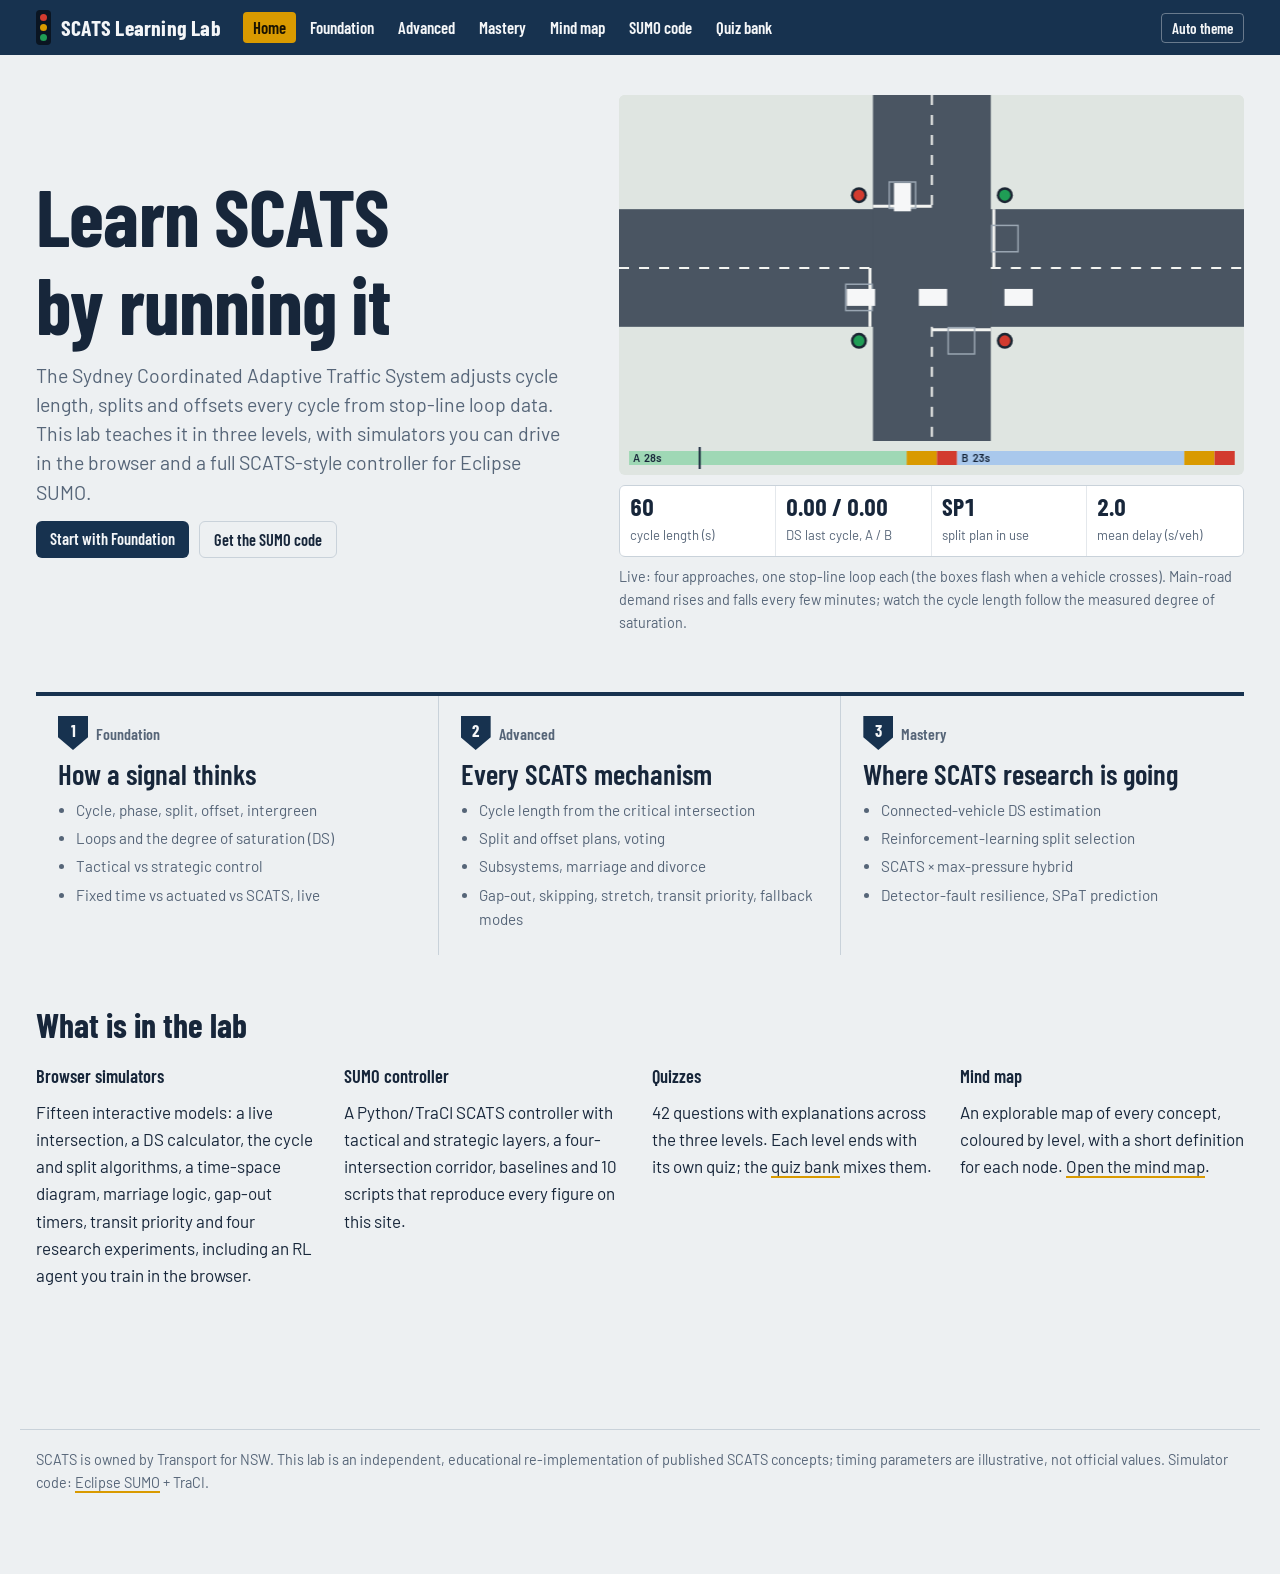
==== docs/index.html @ 9f3638ed "Unpack SCATS Learning Lab" ====
<!doctype html>
<html lang="en">
<head>
<meta charset="utf-8">
<meta name="viewport" content="width=device-width, initial-scale=1, viewport-fit=cover">
<title>SCATS Learning Lab</title>
<meta name="claude:viewport-fit-sides" content="cover">
<meta name="description" content="Learn the Sydney Coordinated Adaptive Traffic System in three levels with live simulators, quizzes, a mind map and runnable SUMO code.">
<link rel="preconnect" href="https://fonts.googleapis.com"><link rel="preconnect" href="https://fonts.gstatic.com" crossorigin>
<link rel="stylesheet" href="https://fonts.googleapis.com/css2?family=Barlow+Condensed:wght@500;600;700&family=Barlow:ital,wght@0,400;0,500;0,600;1,400&family=JetBrains+Mono:wght@400;600&display=swap">
<link rel="stylesheet" href="css/site.css">
</head>
<body>
<main class="wrap">
  <section class="hero">
    <div>
      <h1>Learn SCATS by running it</h1>
      <p class="lede">The Sydney Coordinated Adaptive Traffic System adjusts cycle length, splits and offsets every cycle from stop-line loop data. This lab teaches it in three levels, with simulators you can drive in the browser and a full SCATS-style controller for Eclipse SUMO.</p>
      <div class="quiz-nav">
        <a class="btn" href="foundation.html" style="text-decoration:none">Start with Foundation</a>
        <a class="btn ghost" href="sumo.html" style="text-decoration:none">Get the SUMO code</a>
      </div>
    </div>
    <div>
      <canvas class="sim" id="heroSim" aria-label="Live simulation of an intersection under SCATS control"></canvas>
      <div class="readout" style="margin-top:10px" aria-live="off">
        <div><b id="hC">–</b><span>cycle length (s)</span></div>
        <div><b id="hDs">–</b><span>DS last cycle, A / B</span></div>
        <div><b id="hPlan">–</b><span>split plan in use</span></div>
        <div><b id="hDelay">–</b><span>mean delay (s/veh)</span></div>
      </div>
      <p class="muted" style="font-size:.9rem;margin-top:8px">Live: four approaches, one stop-line loop each (the boxes flash when a vehicle crosses). Main-road demand rises and falls every few minutes; watch the cycle length follow the measured degree of saturation.</p>
    </div>
  </section>

  <div class="levels">
    <a href="foundation.html">
      <span class="level-tag"><span class="shield">1</span>Foundation</span>
      <h3>How a signal thinks</h3>
      <ul><li>Cycle, phase, split, offset, intergreen</li><li>Loops and the degree of saturation (DS)</li><li>Tactical vs strategic control</li><li>Fixed time vs actuated vs SCATS, live</li></ul>
    </a>
    <a href="advanced.html">
      <span class="level-tag"><span class="shield">2</span>Advanced</span>
      <h3>Every SCATS mechanism</h3>
      <ul><li>Cycle length from the critical intersection</li><li>Split and offset plans, voting</li><li>Subsystems, marriage and divorce</li><li>Gap-out, skipping, stretch, transit priority, fallback modes</li></ul>
    </a>
    <a href="mastery.html">
      <span class="level-tag"><span class="shield">3</span>Mastery</span>
      <h3>Where SCATS research is going</h3>
      <ul><li>Connected-vehicle DS estimation</li><li>Reinforcement-learning split selection</li><li>SCATS × max-pressure hybrid</li><li>Detector-fault resilience, SPaT prediction</li></ul>
    </a>
  </div>

  <h2 id="kit">What is in the lab</h2>
  <div class="toolbelt">
    <div><h4>Browser simulators</h4><p>Fifteen interactive models: a live intersection, a DS calculator, the cycle and split algorithms, a time-space diagram, marriage logic, gap-out timers, transit priority and four research experiments, including an RL agent you train in the browser.</p></div>
    <div><h4>SUMO controller</h4><p>A Python/TraCI SCATS controller with tactical and strategic layers, a four-intersection corridor, baselines and 10 scripts that reproduce every figure on this site.</p></div>
    <div><h4>Quizzes</h4><p>42 questions with explanations across the three levels. Each level ends with its own quiz; the <a href="quiz.html">quiz bank</a> mixes them.</p></div>
    <div><h4>Mind map</h4><p>An explorable map of every concept, coloured by level, with a short definition for each node. <a href="mindmap.html">Open the mind map</a>.</p></div>
  </div>
</main>
<script src="js/engine.js"></script>
<script src="js/intersection-sim.js"></script>
<script src="js/common.js"></script>
<script>
  const sim = new IntersectionSim(document.getElementById('heroSim'), { mode: 'scats', speed: 6, compact: false });
  const base = { W: 650, E: 600, N: 300, S: 280 };
  let phase = 0;
  sim.on(r => {
    // a slow demand wave so the hero visibly adapts
    phase += r.dur / 900;
    const k = 0.75 + 0.55 * Math.max(0, Math.sin(phase));
    sim.setDemand({ W: base.W * k, E: base.E * k, N: base.N, S: base.S });
  });
  setInterval(() => {
    const s = sim.stats();
    hC.textContent = s.C.toFixed(0);
    hDs.textContent = `${s.ds.A.toFixed(2)} / ${s.ds.B.toFixed(2)}`;
    hPlan.textContent = 'SP' + (s.plan + 1);
    hDelay.textContent = s.avgDelay.toFixed(1);
  }, 500);
  const reduce = matchMedia('(prefers-reduced-motion: reduce)').matches;
  if (!reduce) sim.start(); else { for (let i = 0; i < 400; i++) sim.tick(); sim.draw(); }
  addEventListener('themechange', () => sim.draw());
</script>
</body>
</html>
---- docs/css/site.css ----
/* SCATS Learning Lab
   Layout: signage band nav, left "route" index + 760px reading column, wide bays for simulators.
   Type: Barlow Condensed (road-sign display), Barlow (body), JetBrains Mono (code). */
:root {
  --paper: #edf0f2;
  --surface: #ffffff;
  --sunk: #e2e7eb;
  --fg: #17263a;
  --muted: #566578;
  --line: #c9d2da;
  --band: #17324f;
  --band-fg: #f4f6f8;
  --amber: #d99a00;
  --amber-ink: #8a5f00;
  --go: #1f9d55;
  --stop: #d23b2f;
  --phase-a: #9fd8b5;
  --phase-b: #a9c8ec;
  --phase-c: #e6c8f0;
  --road: #4a5562;
  --road-verge: #dfe5e1;
  --marking: #f3f4f1;
  --loop: #9aa6b2;
  --car: #f6f7f8;
  --car-alt: #6fb3ff;
  --signal-body: #1b2633;
  --code-bg: #f6f8fa;
  --display: "Barlow Condensed", "Arial Narrow", "Roboto Condensed", sans-serif;
  --body: "Barlow", "Segoe UI", system-ui, sans-serif;
  --mono: "JetBrains Mono", ui-monospace, "SFMono-Regular", Menlo, Consolas, monospace;
  --radius: 6px;
}
@media (prefers-color-scheme: dark) {
  :root:not([data-theme="light"]) {
    --paper: #0f1620; --surface: #17212d; --sunk: #1e2a38; --fg: #e3e9ef; --muted: #9babbb; --line: #2c3a4a;
    --band: #0b2440; --band-fg: #eef2f6; --amber: #f2b526; --amber-ink: #f2c55a; --go: #38c172; --stop: #ef5a4c;
    --phase-a: #1f5b3a; --phase-b: #24476e; --phase-c: #553366;
    --road: #3a434e; --road-verge: #1a2430; --marking: #c9ced3; --loop: #61707f; --car: #e9edf1; --car-alt: #6fb3ff;
    --signal-body: #05090d; --code-bg: #121b26; color-scheme: dark;
  }
}
:root[data-theme="dark"] {
  --paper: #0f1620; --surface: #17212d; --sunk: #1e2a38; --fg: #e3e9ef; --muted: #9babbb; --line: #2c3a4a;
  --band: #0b2440; --band-fg: #eef2f6; --amber: #f2b526; --amber-ink: #f2c55a; --go: #38c172; --stop: #ef5a4c;
  --phase-a: #1f5b3a; --phase-b: #24476e; --phase-c: #553366;
  --road: #3a434e; --road-verge: #1a2430; --marking: #c9ced3; --loop: #61707f; --car: #e9edf1; --car-alt: #6fb3ff;
  --signal-body: #05090d; --code-bg: #121b26; color-scheme: dark;
}

* { box-sizing: border-box; }
html { -webkit-text-size-adjust: 100%; }
body {
  margin: 0; background: var(--paper); color: var(--fg);
  font: 17px/1.6 var(--body);
}
a { color: inherit; text-decoration-color: var(--amber); text-underline-offset: 3px; text-decoration-thickness: 2px; }
a:hover { text-decoration-color: var(--fg); }
:focus-visible { outline: 3px solid var(--amber); outline-offset: 2px; border-radius: 3px; }
img { max-width: 100%; height: auto; }
h1, h2, h3, h4 { font-family: var(--display); line-height: 1.1; text-wrap: balance; margin: 0; }
h1 { font-size: clamp(2.6rem, 6vw, 4.4rem); font-weight: 700; letter-spacing: -0.01em; }
h2 { font-size: 2.1rem; font-weight: 700; margin-top: 3.2rem; }
h3 { font-size: 1.45rem; font-weight: 600; margin-top: 2rem; }
h4 { font-size: 1.15rem; font-weight: 600; margin-top: 1.4rem; }
p, ul, ol { margin: 0.8rem 0 0; }
li + li { margin-top: 0.25rem; }
code, pre, kbd { font-family: var(--mono); font-size: 0.86em; }
:not(pre) > code { background: var(--sunk); padding: 0.1em 0.35em; border-radius: 4px; }
pre { background: var(--code-bg); border: 1px solid var(--line); border-radius: var(--radius); padding: 14px 16px; overflow-x: auto; line-height: 1.5; margin: 1rem 0 0; position: relative; }
.muted { color: var(--muted); }
.num { font-variant-numeric: tabular-nums; }

/* ---------- signage band ---------- */
.band { background: var(--band); color: var(--band-fg); position: sticky; top: env(safe-area-inset-top, 0px); z-index: 20; }
body::before { content: ""; position: fixed; inset: 0 0 auto; height: env(safe-area-inset-top, 0px); z-index: 10; background: var(--band); }
.band-inner { max-width: 1240px; margin: 0 auto; display: flex; align-items: center; gap: 22px; flex-wrap: wrap;
  padding-block: 10px; padding-left: max(16px, env(safe-area-inset-left, 0px)); padding-right: max(16px, env(safe-area-inset-right, 0px)); }
.brand { font: 700 1.35rem/1 var(--display); text-decoration: none; display: flex; align-items: center; gap: 10px; letter-spacing: 0.01em; }
.brand-mark { display: inline-grid; grid-template-rows: repeat(3, 7px); gap: 3px; background: #0a1522; padding: 4px; border-radius: 4px; }
.brand-mark i { width: 7px; height: 7px; border-radius: 50%; display: block; }
.band nav { display: flex; gap: 4px; flex-wrap: wrap; font: 600 1.05rem/1 var(--display); }
.band nav a { text-decoration: none; padding: 7px 10px; border-radius: 4px; }
.band nav a[aria-current="page"] { background: var(--amber); color: #1a1300; }
.band nav a:not([aria-current]):hover { background: rgba(255,255,255,0.1); }
.theme-btn { margin-left: auto; background: transparent; color: inherit; border: 1px solid rgba(255,255,255,0.35); border-radius: 4px; font: 600 0.95rem var(--display); padding: 5px 10px; cursor: pointer; }

/* ---------- page frame ---------- */
.wrap { max-width: 1240px; margin: 0 auto; padding-block: 0 80px;
  padding-left: max(16px, env(safe-area-inset-left, 0px)); padding-right: max(16px, env(safe-area-inset-right, 0px)); }
.layout { display: grid; grid-template-columns: 220px minmax(0, 1fr); gap: 48px; align-items: start; }
.route { position: sticky; top: calc(env(safe-area-inset-top, 0px) + 76px); padding-top: 36px; font-size: 0.95rem; }
.route ol { list-style: none; padding: 0; margin: 10px 0 0; border-left: 3px solid var(--line); }
.route li { margin: 0; }
.route a { display: block; padding: 5px 0 5px 14px; margin-left: -3px; border-left: 3px solid transparent; text-decoration: none; color: var(--muted); }
.route a:hover, .route a.on { color: var(--fg); border-left-color: var(--amber); }
.route .level-name { font: 700 1.3rem var(--display); }
.content { min-width: 0; padding-top: 28px; }
.prose { max-width: 760px; }
.lede { font-size: 1.22rem; line-height: 1.5; color: var(--muted); max-width: 680px; margin-top: 14px; }
@media (max-width: 920px) { .layout { grid-template-columns: minmax(0, 1fr); gap: 0; } .route { display: none; } }

/* level header */
.level-head { padding: 34px 0 8px; border-bottom: 1px solid var(--line); }
.level-tag { display: inline-flex; align-items: center; gap: 8px; font: 600 1rem var(--display); color: var(--muted); }
.shield { display: inline-grid; place-items: center; width: 30px; height: 34px; background: var(--band); color: var(--band-fg);
  clip-path: polygon(0 0, 100% 0, 100% 62%, 50% 100%, 0 62%); font: 700 1.05rem var(--display); padding-bottom: 6px; }
.level-head h1 { margin-top: 8px; }

/* ---------- simulator bays ---------- */
.bay { background: var(--surface); border: 1px solid var(--line); border-radius: 10px; margin-top: 1.4rem; overflow: hidden; }
.bay-head { padding: 14px 18px 0; display: flex; gap: 12px; align-items: baseline; flex-wrap: wrap; }
.bay-head h4 { margin: 0; font-size: 1.25rem; }
.bay-head .hint { color: var(--muted); font-size: 0.92rem; }
.bay-body { padding: 14px 18px 18px; display: grid; gap: 16px; }
.bay-split { display: grid; grid-template-columns: minmax(0, 1.5fr) minmax(0, 1fr); gap: 18px; }
@media (max-width: 760px) { .bay-split { grid-template-columns: minmax(0, 1fr); } }
canvas.sim { width: 100%; height: 340px; display: block; border-radius: 6px; background: var(--road-verge); }
canvas.chart { width: 100%; height: 190px; display: block; }
.controls { display: grid; gap: 10px; align-content: start; }
.ctl { display: grid; grid-template-columns: 1fr auto; gap: 2px 10px; font-size: 0.93rem; }
.ctl label { font-weight: 600; }
.ctl output { font-variant-numeric: tabular-nums; color: var(--muted); }
.ctl input[type=range] { grid-column: 1 / -1; width: 100%; accent-color: var(--amber); }
.seg { display: inline-flex; border: 1px solid var(--line); border-radius: 6px; overflow: hidden; flex-wrap: wrap; }
.seg button { background: transparent; border: 0; padding: 7px 12px; font: 600 1rem var(--display); color: var(--fg); cursor: pointer; }
.seg button + button { border-left: 1px solid var(--line); }
.seg button[aria-pressed="true"] { background: var(--band); color: var(--band-fg); }
.btn { background: var(--band); color: var(--band-fg); border: 0; border-radius: 6px; padding: 8px 14px; font: 600 1.02rem var(--display); cursor: pointer; }
.btn.ghost { background: transparent; color: var(--fg); border: 1px solid var(--line); }
.btn:disabled { opacity: 0.5; cursor: default; }
.readout { display: grid; grid-template-columns: repeat(auto-fit, minmax(110px, 1fr)); background: var(--surface); border: 1px solid var(--line); border-radius: 6px; overflow: hidden; }
.readout div { background: var(--surface); padding: 8px 10px; box-shadow: 0 0 0 0.5px var(--line); }
.readout b { display: block; font: 700 1.5rem/1.1 var(--display); font-variant-numeric: tabular-nums; }
.readout span { font-size: 0.82rem; color: var(--muted); }
.legend { display: flex; gap: 14px; flex-wrap: wrap; font-size: 0.85rem; color: var(--muted); }
.legend i { display: inline-block; width: 12px; height: 3px; vertical-align: middle; margin-right: 5px; }

/* formula + concept blocks */
.formula { font-family: var(--mono); background: var(--sunk); border-left: 4px solid var(--amber); padding: 12px 16px; margin-top: 1rem; border-radius: 0 6px 6px 0; overflow-x: auto; white-space: pre; font-size: 0.92rem; }
.defs { display: grid; grid-template-columns: max-content 1fr; gap: 6px 18px; margin-top: 1rem; }
.defs dt { font: 700 1.05rem var(--display); }
.defs dd { margin: 0; }
@media (max-width: 560px) { .defs { grid-template-columns: 1fr; } .defs dd { margin-bottom: 8px; } }
.callout { margin-top: 1.2rem; padding: 12px 16px; border: 1px solid var(--line); border-radius: 6px; background: var(--surface); }
.callout strong:first-child { font-family: var(--display); font-size: 1.08rem; }
table.data { border-collapse: collapse; width: 100%; font-size: 0.93rem; font-variant-numeric: tabular-nums; }
table.data th, table.data td { padding: 6px 10px; border-bottom: 1px solid var(--line); text-align: left; }
table.data th { font-family: var(--display); font-size: 1rem; }
table.data tr.best td { background: color-mix(in srgb, var(--go) 14%, transparent); }
.table-scroll { overflow-x: auto; margin-top: 1rem; }
figure { margin: 1.2rem 0 0; }
figure img { border: 1px solid var(--line); border-radius: 6px; background: #fff; }
figcaption { font-size: 0.9rem; color: var(--muted); margin-top: 6px; }

/* run-it boxes */
.runit { margin-top: 1.2rem; border: 1px dashed var(--line); border-radius: 8px; padding: 12px 16px; }
.runit h4 { margin: 0; font-size: 1.1rem; }
.copy { position: absolute; top: 6px; right: 6px; font: 600 0.8rem var(--display); background: var(--surface); color: var(--fg); border: 1px solid var(--line); border-radius: 4px; padding: 2px 8px; cursor: pointer; }

/* quiz */
.quiz { background: var(--surface); border: 1px solid var(--line); border-radius: 10px; padding: 18px; margin-top: 1.2rem; }
.quiz-top { display: flex; justify-content: space-between; gap: 12px; flex-wrap: wrap; align-items: center; }
.quiz-progress { height: 6px; background: var(--sunk); border-radius: 3px; overflow: hidden; margin-top: 10px; }
.quiz-progress i { display: block; height: 100%; background: var(--amber); transition: width .25s; }
.quiz-q { font: 600 1.35rem/1.25 var(--display); margin-top: 16px; }
.quiz-opts { display: grid; gap: 8px; margin-top: 12px; }
.quiz-opts button { text-align: left; background: var(--paper); border: 1px solid var(--line); border-radius: 6px; padding: 10px 14px; font: inherit; color: var(--fg); cursor: pointer; }
.quiz-opts button:hover:not(:disabled) { border-color: var(--fg); }
.quiz-opts button.right { border-color: var(--go); background: color-mix(in srgb, var(--go) 16%, var(--surface)); }
.quiz-opts button.wrong { border-color: var(--stop); background: color-mix(in srgb, var(--stop) 14%, var(--surface)); }
.quiz-exp { margin-top: 12px; padding: 10px 14px; border-left: 4px solid var(--amber); background: var(--sunk); border-radius: 0 6px 6px 0; }
.quiz-nav { display: flex; gap: 10px; margin-top: 14px; flex-wrap: wrap; }

/* home */
.hero { display: grid; grid-template-columns: minmax(0, 1fr) minmax(0, 1.15fr); gap: 40px; align-items: center; padding: 40px 0 20px; }
.hero h1 { font-size: clamp(2.8rem, 6.5vw, 5rem); }
.hero canvas.sim { height: 380px; }
@media (max-width: 860px) { .hero { grid-template-columns: minmax(0, 1fr); gap: 20px; } .hero canvas.sim { height: 300px; } }
.levels { display: grid; grid-template-columns: repeat(3, minmax(0, 1fr)); gap: 0; margin-top: 2.4rem; border-top: 4px solid var(--band); }
.levels a { text-decoration: none; padding: 20px 22px 24px; border-right: 1px solid var(--line); display: grid; gap: 8px; align-content: start; }
.levels a:last-child { border-right: 0; }
.levels a:hover { background: var(--surface); }
.levels h3 { margin: 0; font-size: 1.8rem; }
.levels ul { padding-left: 18px; margin: 0; font-size: 0.95rem; color: var(--muted); }
@media (max-width: 760px) { .levels { grid-template-columns: minmax(0, 1fr); } .levels a { border-right: 0; border-bottom: 1px solid var(--line); } }
.toolbelt { display: grid; grid-template-columns: repeat(auto-fit, minmax(220px, 1fr)); gap: 24px; margin-top: 1.4rem; }
.toolbelt div h4 { margin-top: 0; }
footer.site { border-top: 1px solid var(--line); margin-top: 60px; padding-top: 18px; font-size: 0.9rem; color: var(--muted); }

/* research cards (mastery) */
.research { border-top: 3px solid var(--band); padding-top: 4px; margin-top: 2.6rem; }
.research .rq { font-size: 1.1rem; font-style: italic; color: var(--muted); }
.facts { display: grid; grid-template-columns: max-content 1fr; gap: 4px 16px; margin-top: 1rem; font-size: 0.95rem; }
.facts dt { font-weight: 600; }
.facts dd { margin: 0; }
@media (max-width: 560px) { .facts { grid-template-columns: 1fr; } }

/* mind map */
.mm-wrap { background: var(--surface); border: 1px solid var(--line); border-radius: 10px; margin-top: 1.2rem; overflow: hidden; }
.mm-tools { display: flex; gap: 10px; flex-wrap: wrap; align-items: center; padding: 12px 14px; border-bottom: 1px solid var(--line); }
.mm-tools input { font: inherit; padding: 6px 10px; border: 1px solid var(--line); border-radius: 6px; background: var(--paper); color: var(--fg); min-width: 0; flex: 1 1 200px; }
#mm { width: 100%; height: 72vh; min-height: 460px; display: block; cursor: grab; }
#mm text { font-family: var(--body); fill: var(--fg); }
.mm-detail { padding: 12px 16px; border-top: 1px solid var(--line); min-height: 64px; }

@media (prefers-reduced-motion: reduce) { * { transition: none !important; animation: none !important; } }

/* compact band on phones: brand + theme on one row, nav scrolls sideways */
@media (max-width: 760px) {
  .band { position: static; }
  .band-inner { gap: 8px 12px; }
  .band nav { order: 3; width: 100%; flex-wrap: nowrap; overflow-x: auto; scrollbar-width: none; }
  .band nav a { white-space: nowrap; }
  .theme-btn { order: 2; }
  .route { top: 0; }
}
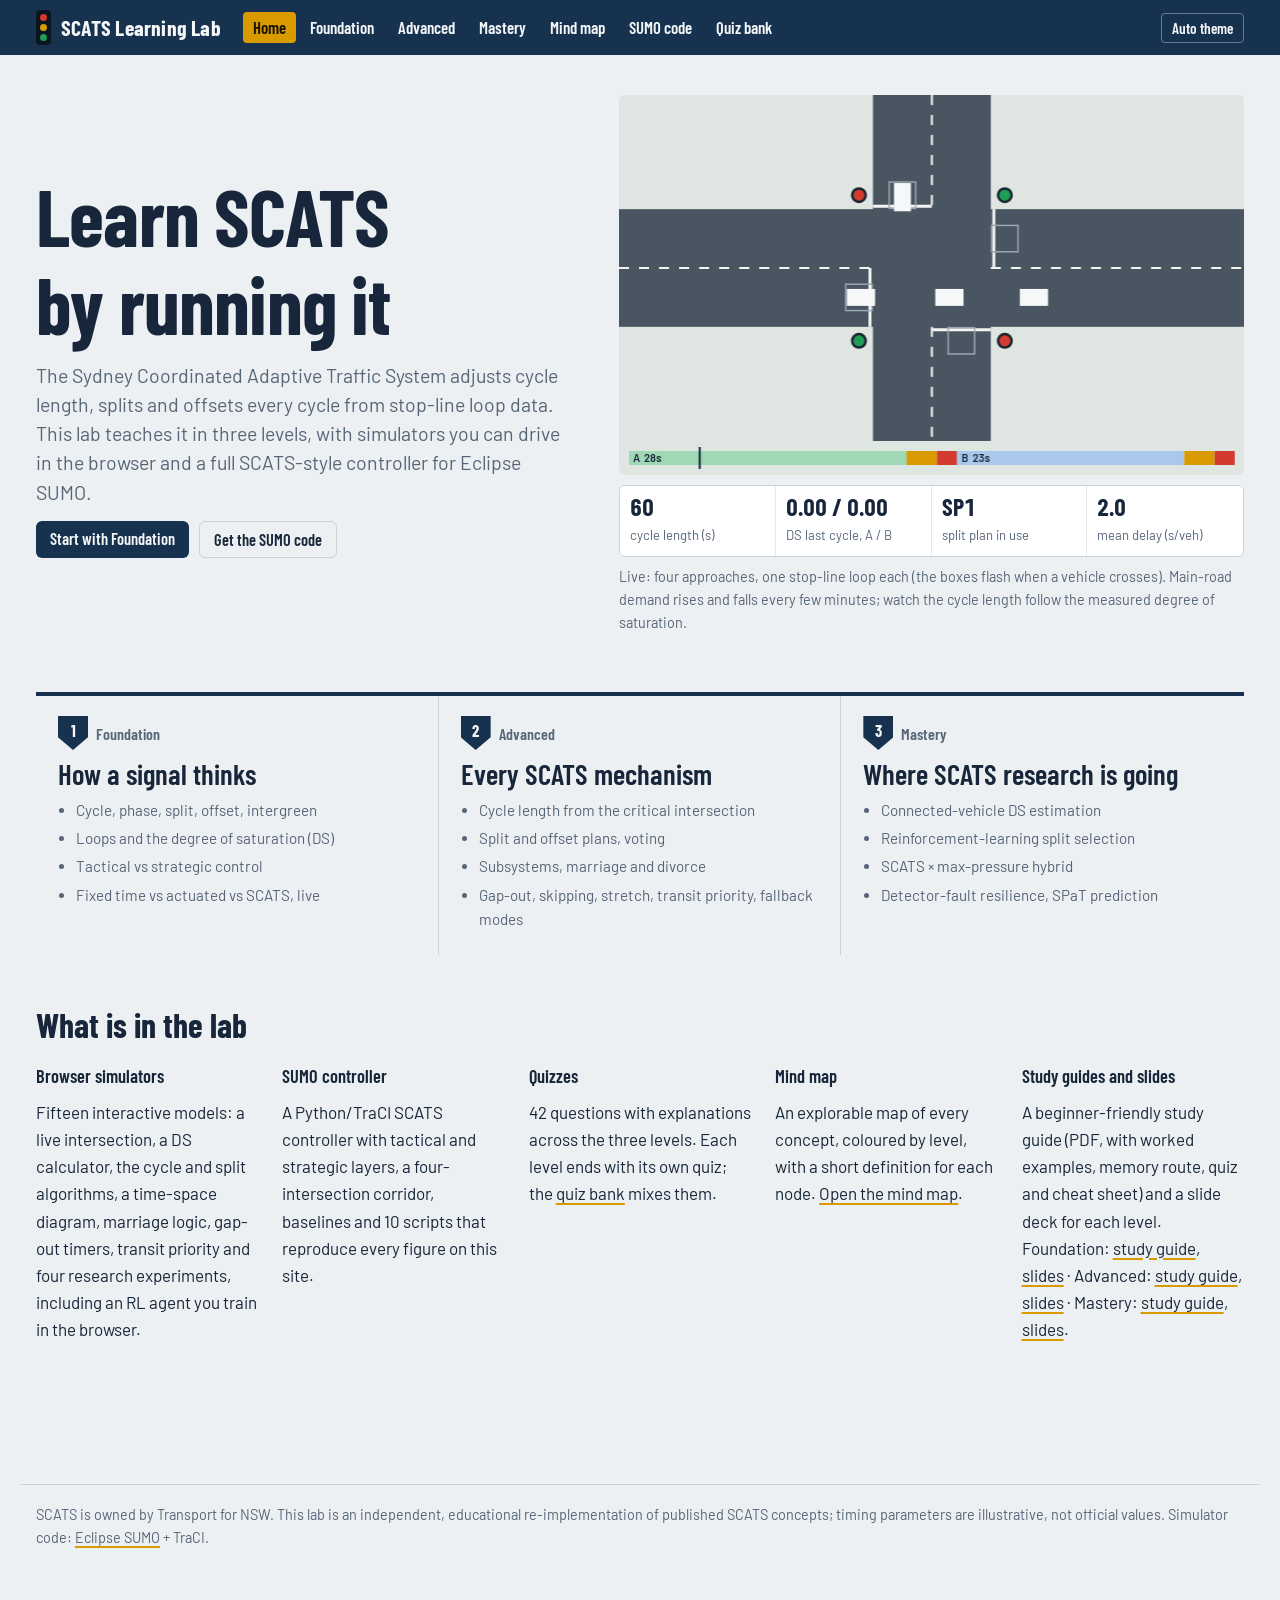
==== commit b1a2b024: "Add files via upload" ====
--- a/docs/index.html
+++ b/docs/index.html
@@ -57,6 +57,7 @@
     <div><h4>SUMO controller</h4><p>A Python/TraCI SCATS controller with tactical and strategic layers, a four-intersection corridor, baselines and 10 scripts that reproduce every figure on this site.</p></div>
     <div><h4>Quizzes</h4><p>42 questions with explanations across the three levels. Each level ends with its own quiz; the <a href="quiz.html">quiz bank</a> mixes them.</p></div>
     <div><h4>Mind map</h4><p>An explorable map of every concept, coloured by level, with a short definition for each node. <a href="mindmap.html">Open the mind map</a>.</p></div>
+    <div><h4>Study guides and slides</h4><p>A beginner-friendly study guide (PDF, with worked examples, memory route, quiz and cheat sheet) and a slide deck for each level. Foundation: <a href="materials/SCATS_Foundation_Study_Guide.pdf">study guide</a>, <a href="materials/SCATS_Foundation_Presentation.pptx" download>slides</a> · Advanced: <a href="materials/SCATS_Advanced_Study_Guide.pdf">study guide</a>, <a href="materials/SCATS_Advanced_Presentation.pptx" download>slides</a> · Mastery: <a href="materials/SCATS_Mastery_Study_Guide.pdf">study guide</a>, <a href="materials/SCATS_Mastery_Presentation.pptx" download>slides</a>.</p></div>
   </div>
 </main>
 <script src="js/engine.js"></script>
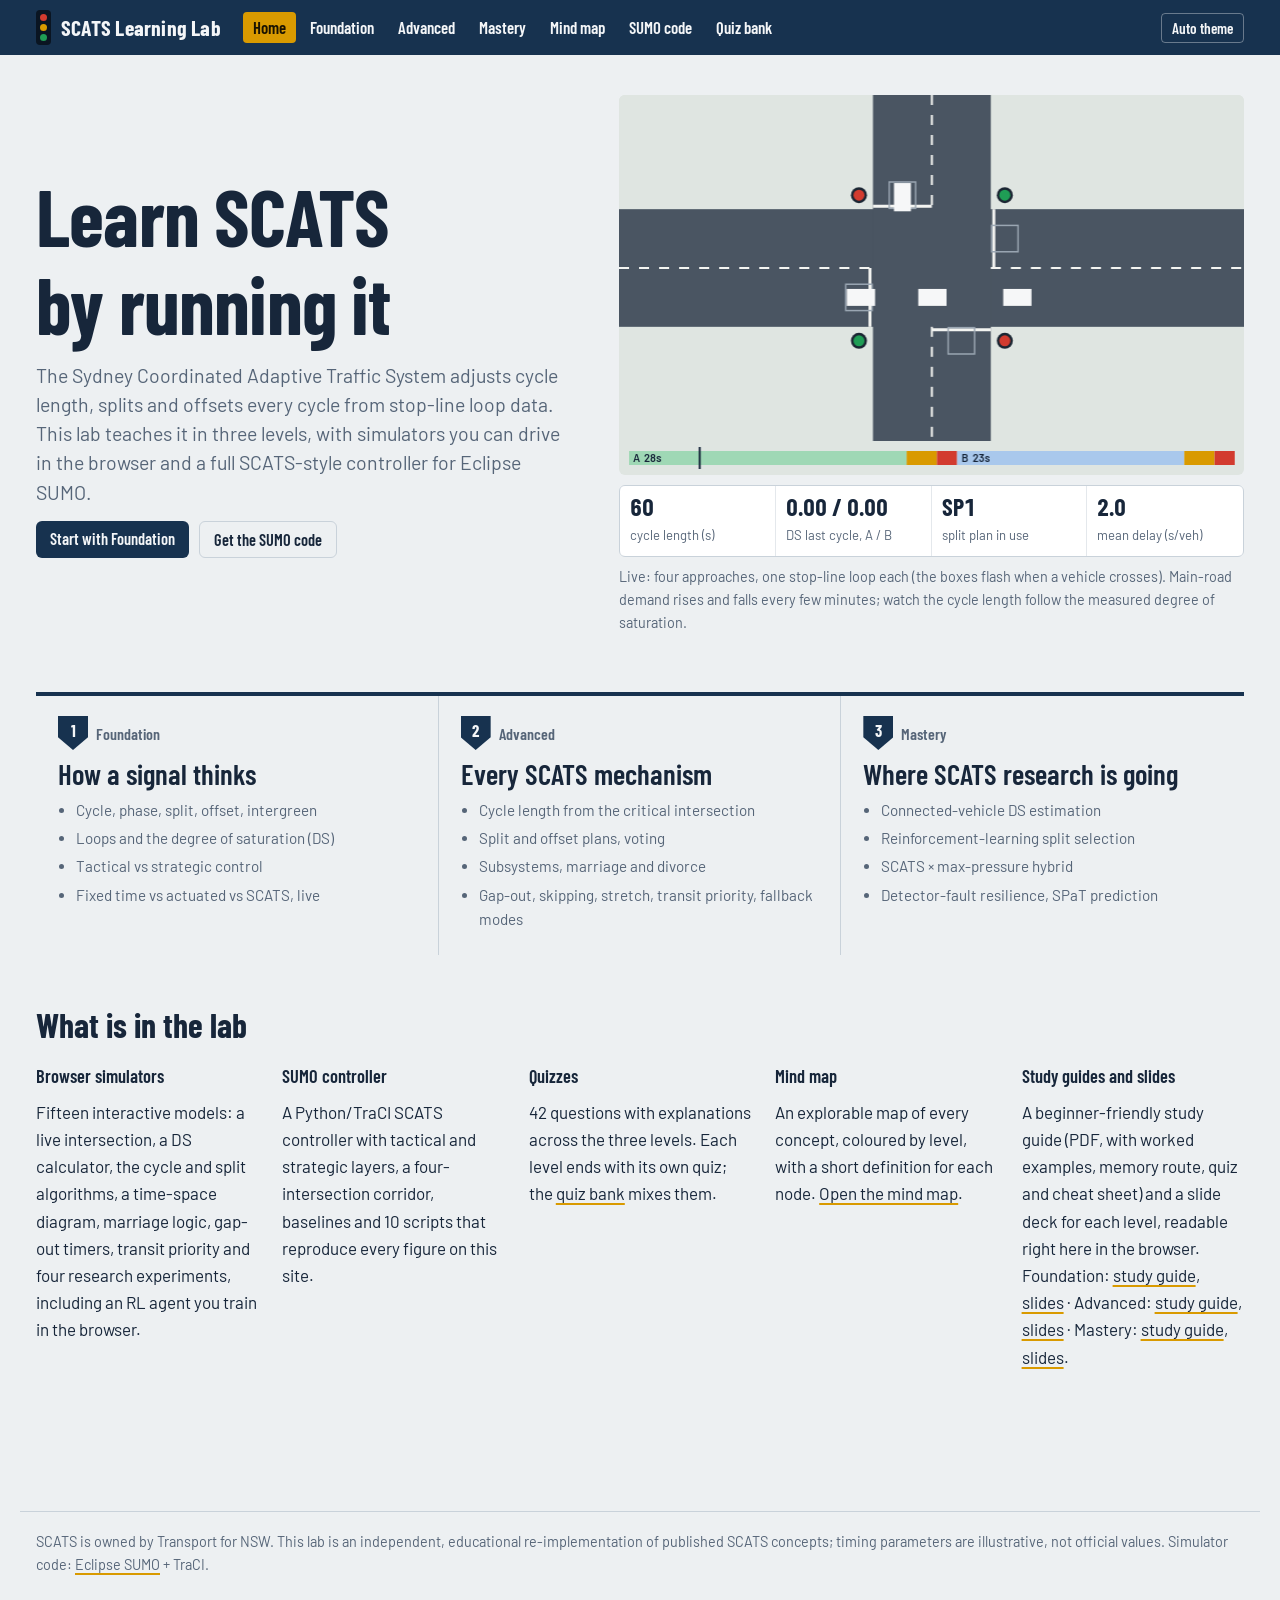
==== commit ede502bd: "Add files via upload" ====
--- a/docs/index.html
+++ b/docs/index.html
@@ -57,7 +57,7 @@
     <div><h4>SUMO controller</h4><p>A Python/TraCI SCATS controller with tactical and strategic layers, a four-intersection corridor, baselines and 10 scripts that reproduce every figure on this site.</p></div>
     <div><h4>Quizzes</h4><p>42 questions with explanations across the three levels. Each level ends with its own quiz; the <a href="quiz.html">quiz bank</a> mixes them.</p></div>
     <div><h4>Mind map</h4><p>An explorable map of every concept, coloured by level, with a short definition for each node. <a href="mindmap.html">Open the mind map</a>.</p></div>
-    <div><h4>Study guides and slides</h4><p>A beginner-friendly study guide (PDF, with worked examples, memory route, quiz and cheat sheet) and a slide deck for each level. Foundation: <a href="materials/SCATS_Foundation_Study_Guide.pdf">study guide</a>, <a href="materials/SCATS_Foundation_Presentation.pptx" download>slides</a> · Advanced: <a href="materials/SCATS_Advanced_Study_Guide.pdf">study guide</a>, <a href="materials/SCATS_Advanced_Presentation.pptx" download>slides</a> · Mastery: <a href="materials/SCATS_Mastery_Study_Guide.pdf">study guide</a>, <a href="materials/SCATS_Mastery_Presentation.pptx" download>slides</a>.</p></div>
+    <div><h4>Study guides and slides</h4><p>A beginner-friendly study guide (PDF, with worked examples, memory route, quiz and cheat sheet) and a slide deck for each level, readable right here in the browser. Foundation: <a href="viewer.html?doc=materials/SCATS_Foundation_Study_Guide.pdf&amp;mode=guide">study guide</a>, <a href="viewer.html?doc=materials/SCATS_Foundation_Presentation.pdf&amp;mode=slides&amp;dl=materials/SCATS_Foundation_Presentation.pptx">slides</a> · Advanced: <a href="viewer.html?doc=materials/SCATS_Advanced_Study_Guide.pdf&amp;mode=guide">study guide</a>, <a href="viewer.html?doc=materials/SCATS_Advanced_Presentation.pdf&amp;mode=slides&amp;dl=materials/SCATS_Advanced_Presentation.pptx">slides</a> · Mastery: <a href="viewer.html?doc=materials/SCATS_Mastery_Study_Guide.pdf&amp;mode=guide">study guide</a>, <a href="viewer.html?doc=materials/SCATS_Mastery_Presentation.pdf&amp;mode=slides&amp;dl=materials/SCATS_Mastery_Presentation.pptx">slides</a>.</p></div>
   </div>
 </main>
 <script src="js/engine.js"></script>
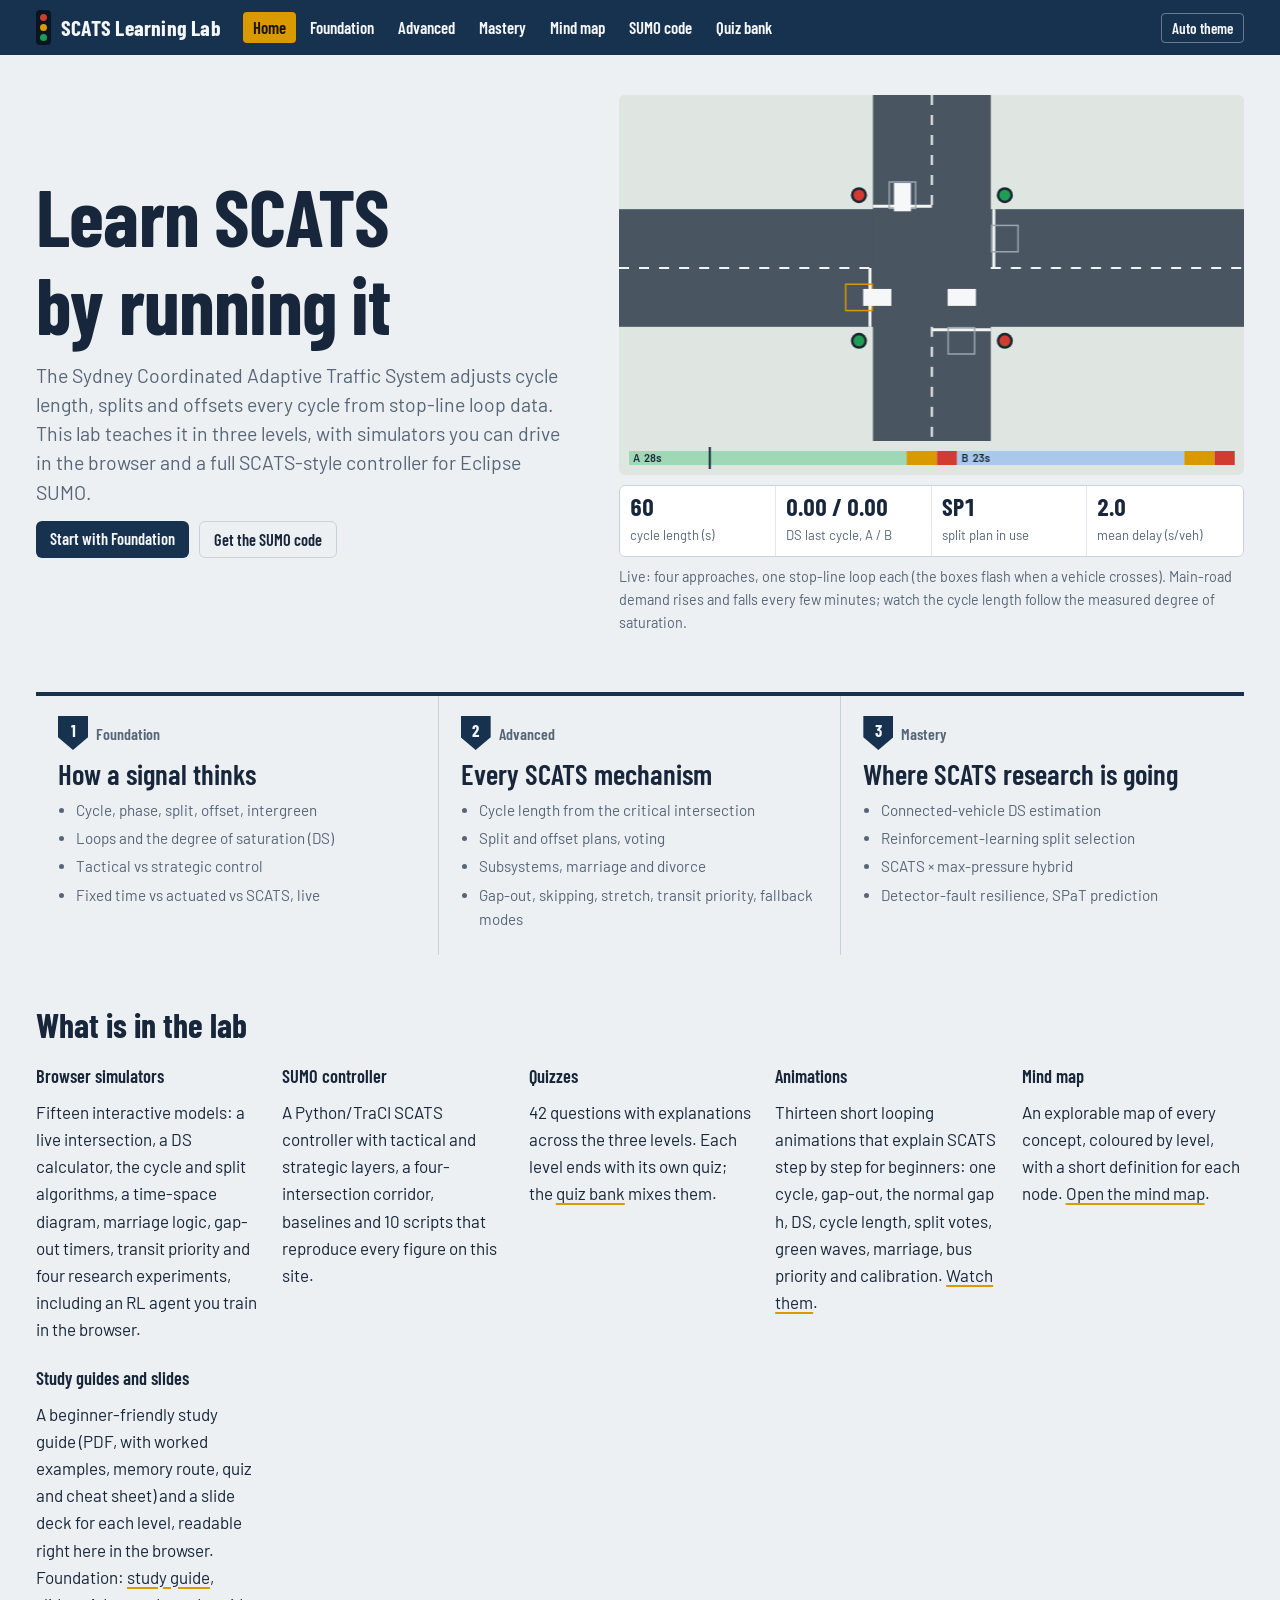
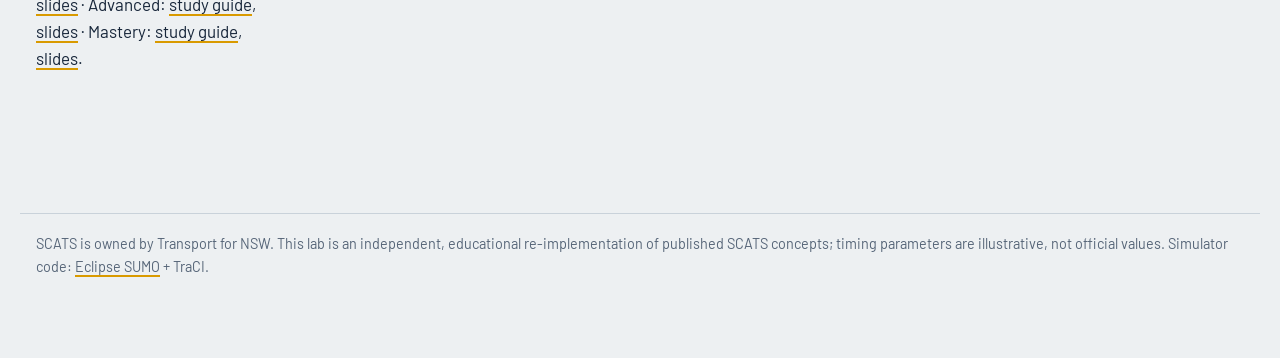
==== commit 9ce7ae58: "Add SCATS animations page and link it from home" ====
--- a/docs/index.html
+++ b/docs/index.html
@@ -56,6 +56,7 @@
     <div><h4>Browser simulators</h4><p>Fifteen interactive models: a live intersection, a DS calculator, the cycle and split algorithms, a time-space diagram, marriage logic, gap-out timers, transit priority and four research experiments, including an RL agent you train in the browser.</p></div>
     <div><h4>SUMO controller</h4><p>A Python/TraCI SCATS controller with tactical and strategic layers, a four-intersection corridor, baselines and 10 scripts that reproduce every figure on this site.</p></div>
     <div><h4>Quizzes</h4><p>42 questions with explanations across the three levels. Each level ends with its own quiz; the <a href="quiz.html">quiz bank</a> mixes them.</p></div>
+    <div><h4>Animations</h4><p>Thirteen short looping animations that explain SCATS step by step for beginners: one cycle, gap-out, the normal gap h, DS, cycle length, split votes, green waves, marriage, bus priority and calibration. <a href="animations.html">Watch them</a>.</p></div>
     <div><h4>Mind map</h4><p>An explorable map of every concept, coloured by level, with a short definition for each node. <a href="mindmap.html">Open the mind map</a>.</p></div>
     <div><h4>Study guides and slides</h4><p>A beginner-friendly study guide (PDF, with worked examples, memory route, quiz and cheat sheet) and a slide deck for each level, readable right here in the browser. Foundation: <a href="viewer.html?doc=materials/SCATS_Foundation_Study_Guide.pdf&amp;mode=guide">study guide</a>, <a href="viewer.html?doc=materials/SCATS_Foundation_Presentation.pdf&amp;mode=slides&amp;dl=materials/SCATS_Foundation_Presentation.pptx">slides</a> · Advanced: <a href="viewer.html?doc=materials/SCATS_Advanced_Study_Guide.pdf&amp;mode=guide">study guide</a>, <a href="viewer.html?doc=materials/SCATS_Advanced_Presentation.pdf&amp;mode=slides&amp;dl=materials/SCATS_Advanced_Presentation.pptx">slides</a> · Mastery: <a href="viewer.html?doc=materials/SCATS_Mastery_Study_Guide.pdf&amp;mode=guide">study guide</a>, <a href="viewer.html?doc=materials/SCATS_Mastery_Presentation.pdf&amp;mode=slides&amp;dl=materials/SCATS_Mastery_Presentation.pptx">slides</a>.</p></div>
   </div>
